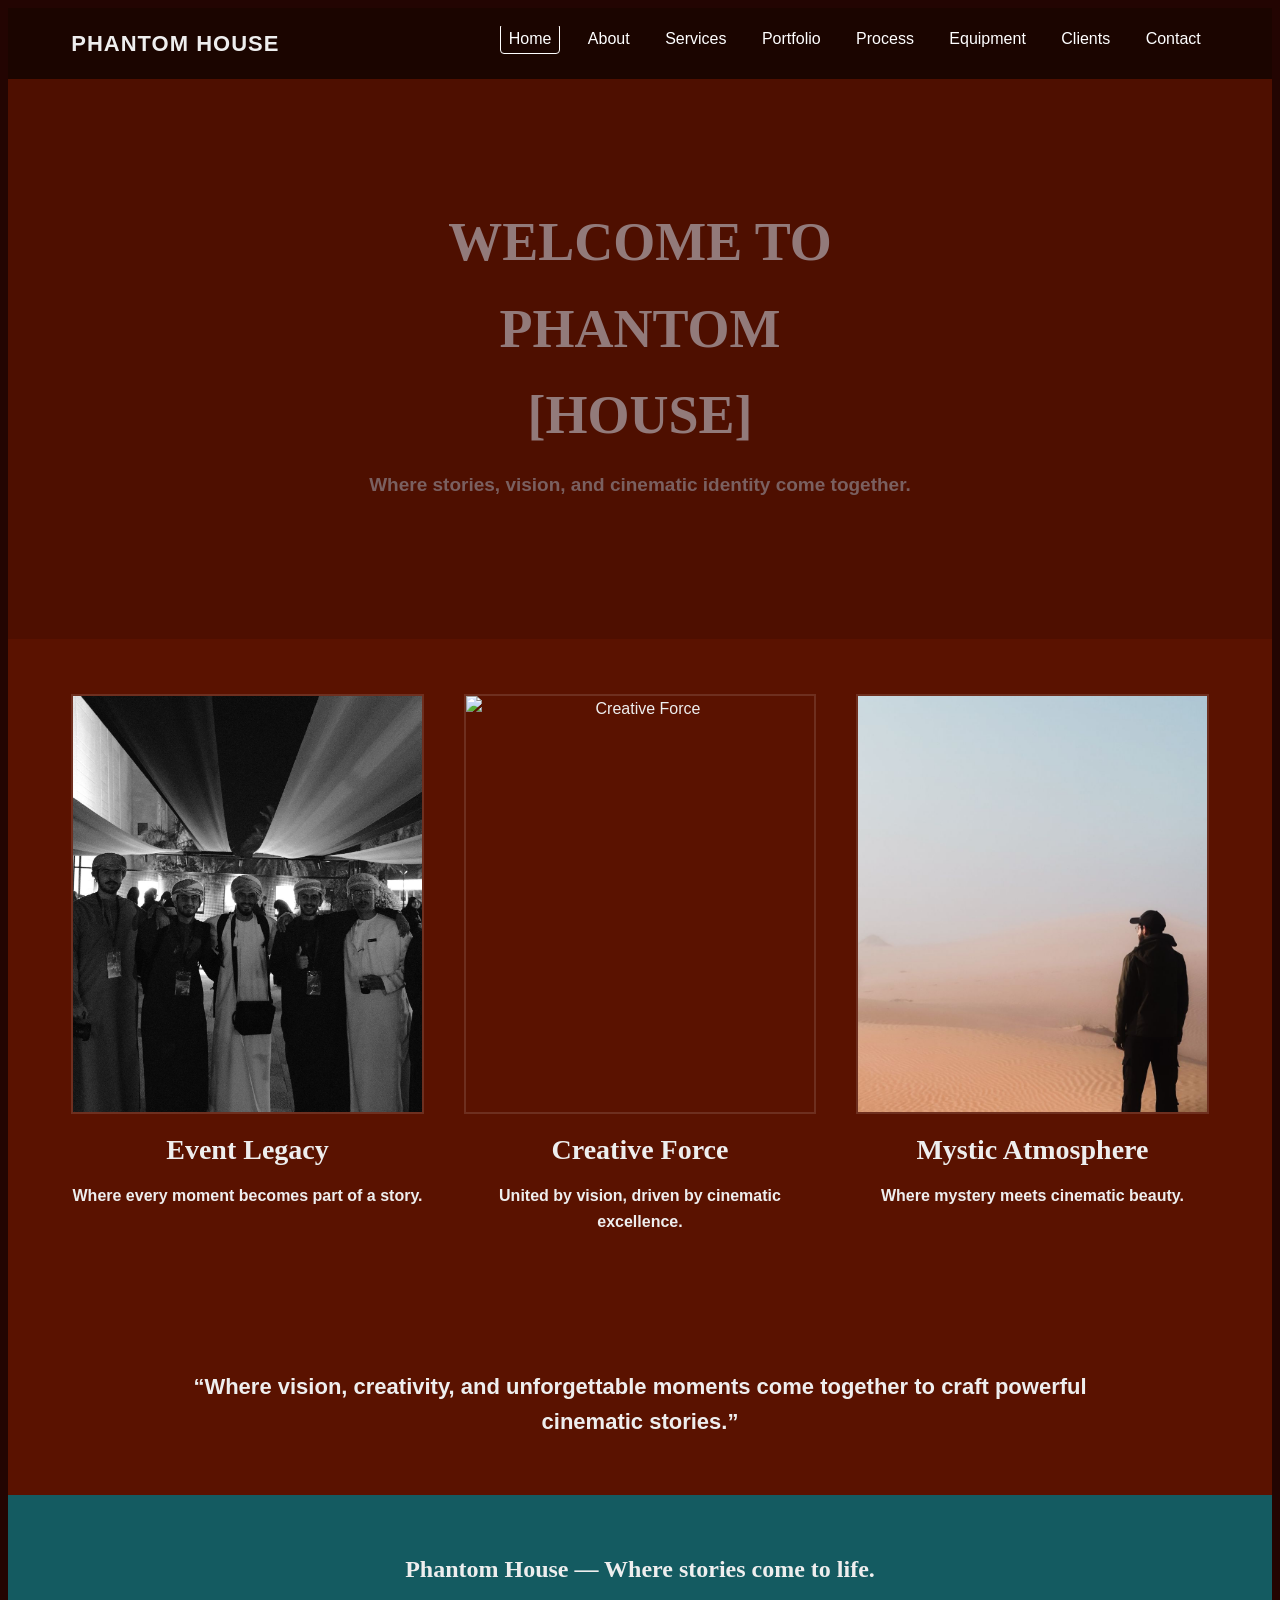
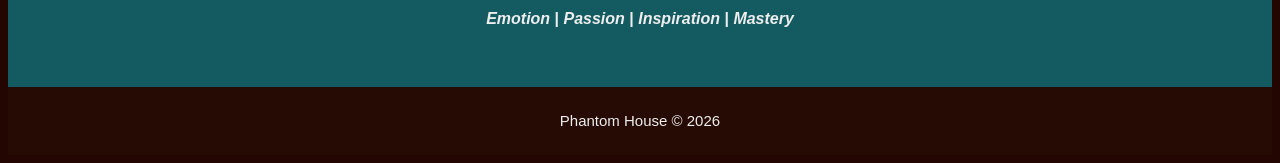
==== index.html @ a9347c11 "fixing image path in index.html" ====
<!DOCTYPE html>
<html lang="en">
<head>
    <meta charset="UTF-8" />
    <meta name="description" content="Phantom House cinematic production website" />
    <meta name="keywords" content="Phantom House, film, production, portfolio, Oman" />
    <meta name="viewport" content="width=device-width, initial-scale=1.0" />
    <title>Phantom House | Home</title>
    <link rel="stylesheet" href="style.css" />
</head>
<body>

    <div class="navbar">
        <div class="container clearfix">
            <div class="logo-box">
                <div class="logo">PHANTOM HOUSE</div>
            </div>
            <div class="nav-links">
                <ul>
                    <li><a href="index.html" class="current">Home</a></li>
                    <li><a href="about.html">About</a></li>
                    <li><a href="services.html">Services</a></li>
                    <li><a href="portfolio.html">Portfolio</a></li>
                    <li><a href="process.html">Process</a></li>
                    <li><a href="equipment.html">Equipment</a></li>
                    <li><a href="clients.html">Clients</a></li>
                    <li><a href="contact.html">Contact</a></li>
                </ul>
            </div>
        </div>
    </div>

    <div class="hero" id="home-hero" style="background-image: url('images/home-hero.jpg');">
        <h1 style="color: rgb(146, 122, 122);">WELCOME TO<br />PHANTOM<br />[HOUSE]</h1>
        <p style="color: rgb(122, 96, 96);">Where stories, vision, and cinematic identity come together.</p>
    </div>

    <div class="section-maroon">
        <div class="container clearfix">
            <div class="col-3">
                <div class="card">
                    <img src="home1.jpg" alt="Event Legacy" />
                    <h3>Event Legacy</h3>
                    <p>Where every moment becomes part of a story.</p>
                </div>
            </div>

            <div class="col-3">
                <div class="card">
                    <img src="home2.jpg" alt="Creative Force" />
                    <h3>Creative Force</h3>
                    <p>United by vision, driven by cinematic excellence.</p>
                </div>
            </div>

            <div class="col-3">
                <div class="card">
                    <img src="home3.jpg" alt="Mystic Atmosphere" />
                    <h3>Mystic Atmosphere</h3>
                    <p>Where mystery meets cinematic beauty.</p>
                </div>
            </div>
        </div>
    </div>

    <div class="section-maroon">
        <div class="container">
            <blockquote class="quote">
                “Where vision, creativity, and unforgettable moments come together to craft powerful cinematic stories.”
            </blockquote>
        </div>
    </div>

    <div class="section-teal">
        <div class="container center">
            <h2 class="sub-title">Phantom House — Where stories come to life.</h2>
            <p><em>Emotion</em> | <em>Passion</em> | <em>Inspiration</em> | <em>Mastery</em></p>
        </div>
    </div>

    <div class="footer">
        <p>Phantom House © 2026 </p>
    </div>

</body>
</html>
---- style.css ----
*{
    margin: 0;
    padding: 0;
    box-sizing: border-box;
}

body{
    font-family: Arial, Helvetica, sans-serif;
    background-color: #4e0f00;
    color: #eeeeee;
    line-height: 1.6;
}

h1, h2, h3{
    font-family: Georgia, "Times New Roman", serif;
}

p, li, td, th, label, input, textarea, select{
    font-size: 16px;
}

img{
    max-width: 100%;
    display: block;
}

a{
    color: #ffffff;
    text-decoration: none;
}

a:link{
    color: #ffffff;
}

a:visited{
    color: #f3d9d2;
}

a:hover{
    color: #ffe2b8;
    text-decoration: underline;
}

a:active{
    color: #ffd166;
}

.container{
    width: 90%;
    max-width: 1150px;
    margin: auto;
}

.logo{
    font-size: 22px;
    font-weight: bold;
    letter-spacing: 1px;
}

.navbar{
    background-color: rgba(0, 0, 0, 0.65);
    padding: 18px 0;
}

.navbar .container{
    overflow: hidden;
}

.logo-box{
    float: left;
}

.nav-links{
    float: right;
}

.nav-links ul{
    list-style-type: none;
}

.nav-links ul li{
    display: inline-block;
    margin-left: 15px;
}

.nav-links ul li a{
    padding: 6px 8px;
    border-radius: 4px;
}

.nav-links ul li a.current{
    border: 1px solid #ffffff;
}

.hero{
    min-height: 420px;
    background-repeat: no-repeat;
    background-size: cover;
    background-position: center;
    text-align: center;
    padding: 120px 20px 80px 20px;
}

.hero h1{
    font-size: 54px;
    margin-bottom: 12px;
}

.hero p{
    max-width: 900px;
    margin: auto;
    font-size: 19px;
    font-weight: bold;
}

.section-maroon{
    background-color: #5a1200;
    padding: 55px 0;
}

.section-teal{
    background-color: #145b61;
    padding: 55px 0;
}

.section-dark{
    background-color: #1f1f1f;
    padding: 55px 0;
}

.section-title{
    text-align: center;
    font-size: 42px;
    margin-bottom: 28px;
}

.sub-title{
    text-align: center;
    font-size: 24px;
    margin-bottom: 18px;
}

.center{
    text-align: center;
}

.quote{
    max-width: 950px;
    margin: auto;
    font-size: 22px;
    text-align: center;
    font-weight: bold;
}

.clearfix::after{
    content: "";
    display: block;
    clear: both;
}

.col-2{
    width: 48%;
    float: left;
    margin-right: 4%;
}

.col-2:last-child{
    margin-right: 0;
}

.col-3{
    width: 31%;
    float: left;
    margin-right: 3.5%;
}

.col-3:last-child{
    margin-right: 0;
}

.col-4{
    width: 23%;
    float: left;
    margin-right: 2.66%;
}

.col-4:last-child{
    margin-right: 0;
}

.card{
    text-align: center;
    margin-bottom: 25px;
}

.card img{
    width: 100%;
    height: 420px;      
    object-fit: cover;  
    border: 2px solid rgba(255,255,255,0.12);
}

.card h3{
    margin-top: 14px;
    margin-bottom: 10px;
    font-size: 28px;
}

.card p{
    margin-bottom: 8px;
}

.info-box{
    background-color: rgba(255,255,255,0.08);
    padding: 25px;
    border: 1px solid rgba(255,255,255,0.1);
}

#home-hero{
    min-height: 560px;
}

.accent{
    color: #ffd6b8;
}

nav ul li{
    list-style: none;
}


input[type="text"],
input[type="email"],
input[type="date"],
select,
textarea{
    width: 100%;
    padding: 11px;
    margin-top: 6px;
    margin-bottom: 14px;
    border: 1px solid #cfcfcf;
    border-radius: 4px;
}

input[type="submit"],
input[type="reset"]{
    padding: 10px 20px;
    border: 1px solid #ffffff;
    background-color: #5a1200;
    color: #ffffff;
    cursor: pointer;
    margin-right: 10px;
}

input[type="submit"]:hover,
input[type="reset"]:hover{
    background-color: #7a1b05;
}

form{
    background-color: #f4f4f4;
    color: #222222;
    padding: 25px;
    border-radius: 8px;
}

fieldset{
    border: 1px solid #999999;
    padding: 18px;
    margin-bottom: 16px;
}

legend{
    font-weight: bold;
    padding: 0 8px;
}

table{
    width: 100%;
    border-collapse: separate;
    border-spacing: 6px;
    margin-top: 20px;
}

table th,
table td{
    border: 1px solid rgba(255,255,255,0.28);
    padding: 12px;
    text-align: center;
}

table th{
    background-color: rgba(0,0,0,0.15);
}

.table-light th,
.table-light td{
    border: 1px solid #999999;
    color: #222222;
}

.table-light{
    background-color: #f4f4f4;
    color: #222222;
    padding: 15px;
    border-radius: 8px;
}

ul.service-list{
    margin-left: 24px;
    margin-top: 15px;
}

ul.service-list li{
    margin-bottom: 6px;
}

.footer{
    background-color: #260b04;
    text-align: center;
    padding: 22px 10px;
}

.footer p{
    font-size: 15px;
}


@media screen and (max-width: 900px){
    .logo-box,
    .nav-links{
        float: none;
        text-align: center;
    }

    .nav-links{
        margin-top: 15px;
    }

    .nav-links ul li{
        display: inline-block;
        margin: 6px;
    }

    .col-2,
    .col-3,
    .col-4{
        width: 100%;
        float: none;
        margin-right: 0;
        margin-bottom: 20px;
    }

    .hero h1{
        font-size: 36px;
    }
}

body{
    border: 8px solid rgba(26, 3, 3, 0.815);
}

.col-2.center img{
    width: 100%;
    max-width: 420px;
    height: 500px;
    object-fit: cover;
    margin: auto;
}


.col-2 img{
    width: 100%;
    height: 420px;
    object-fit: cover;
}


.section-maroon p{
    font-weight: 600;
}

.col-2 p, .center p{
    text-align: center;
    margin-top: 10px;
    font-weight: bold;
}
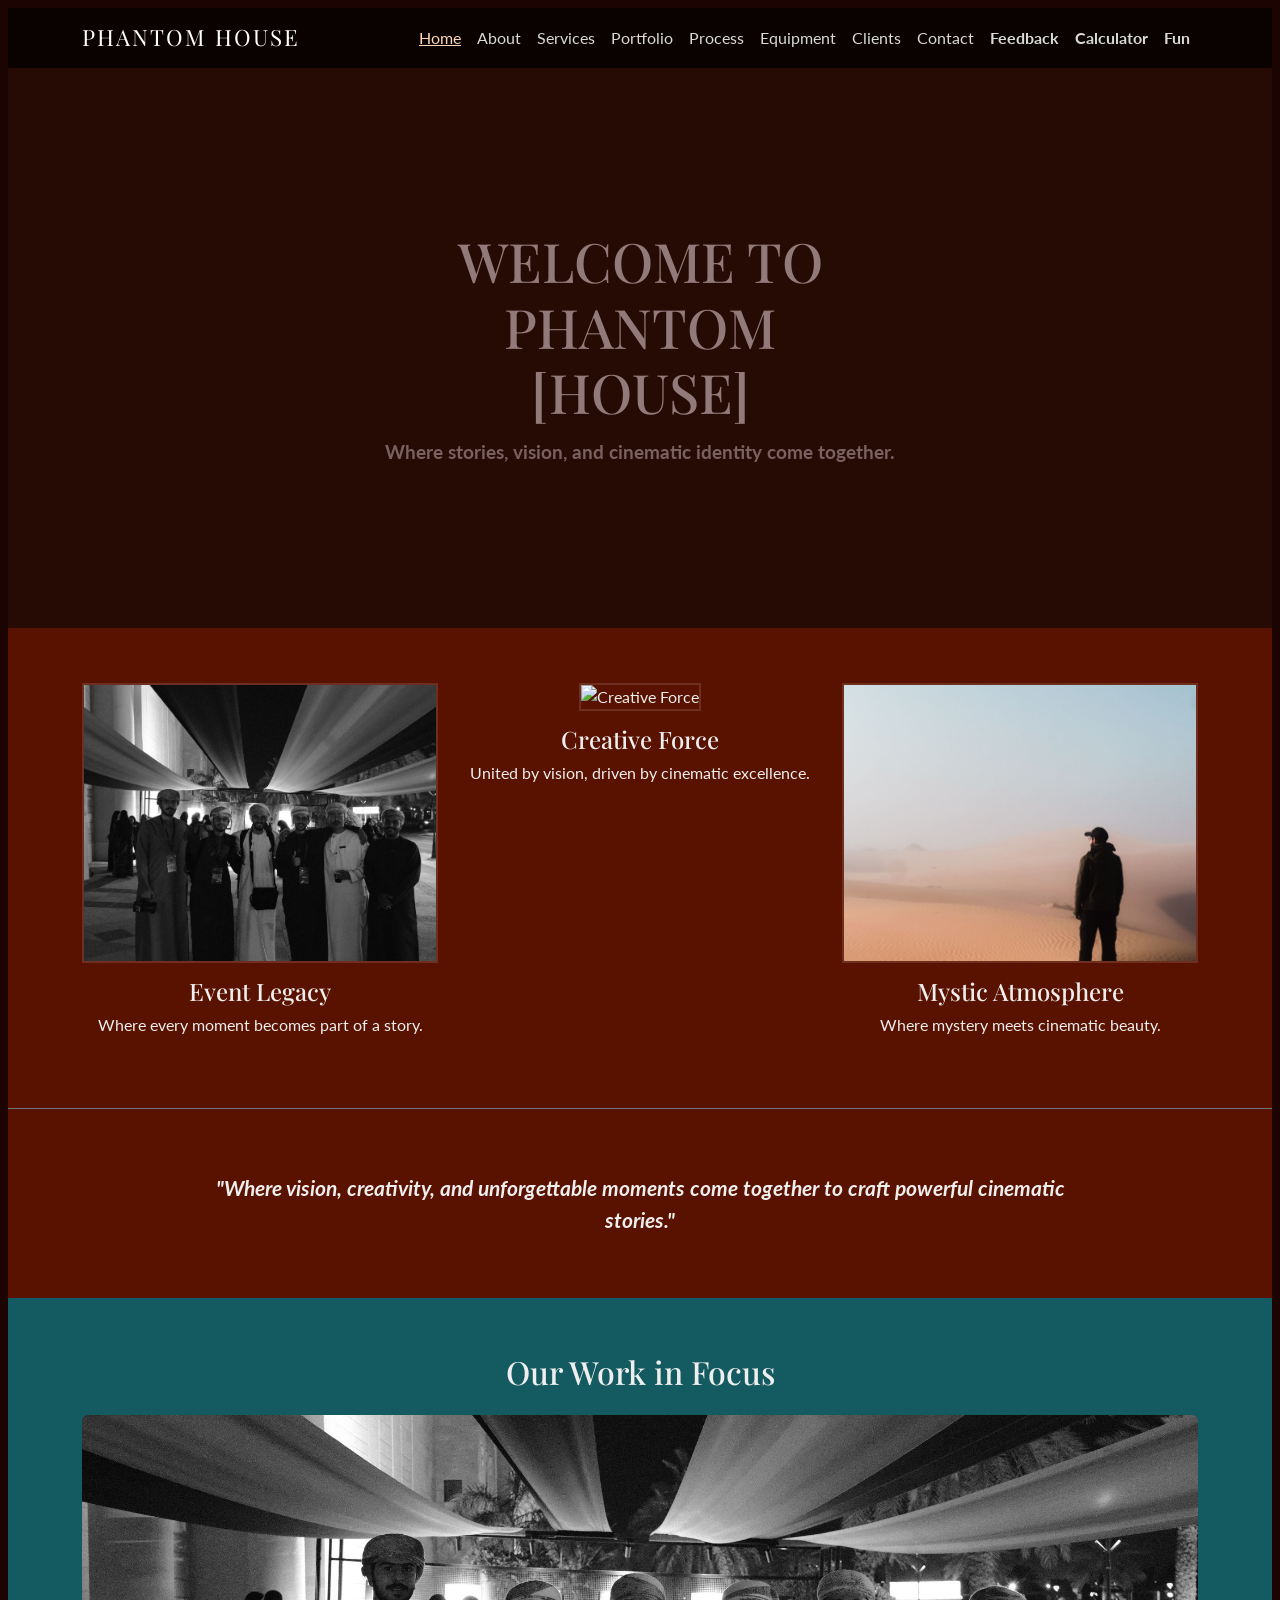
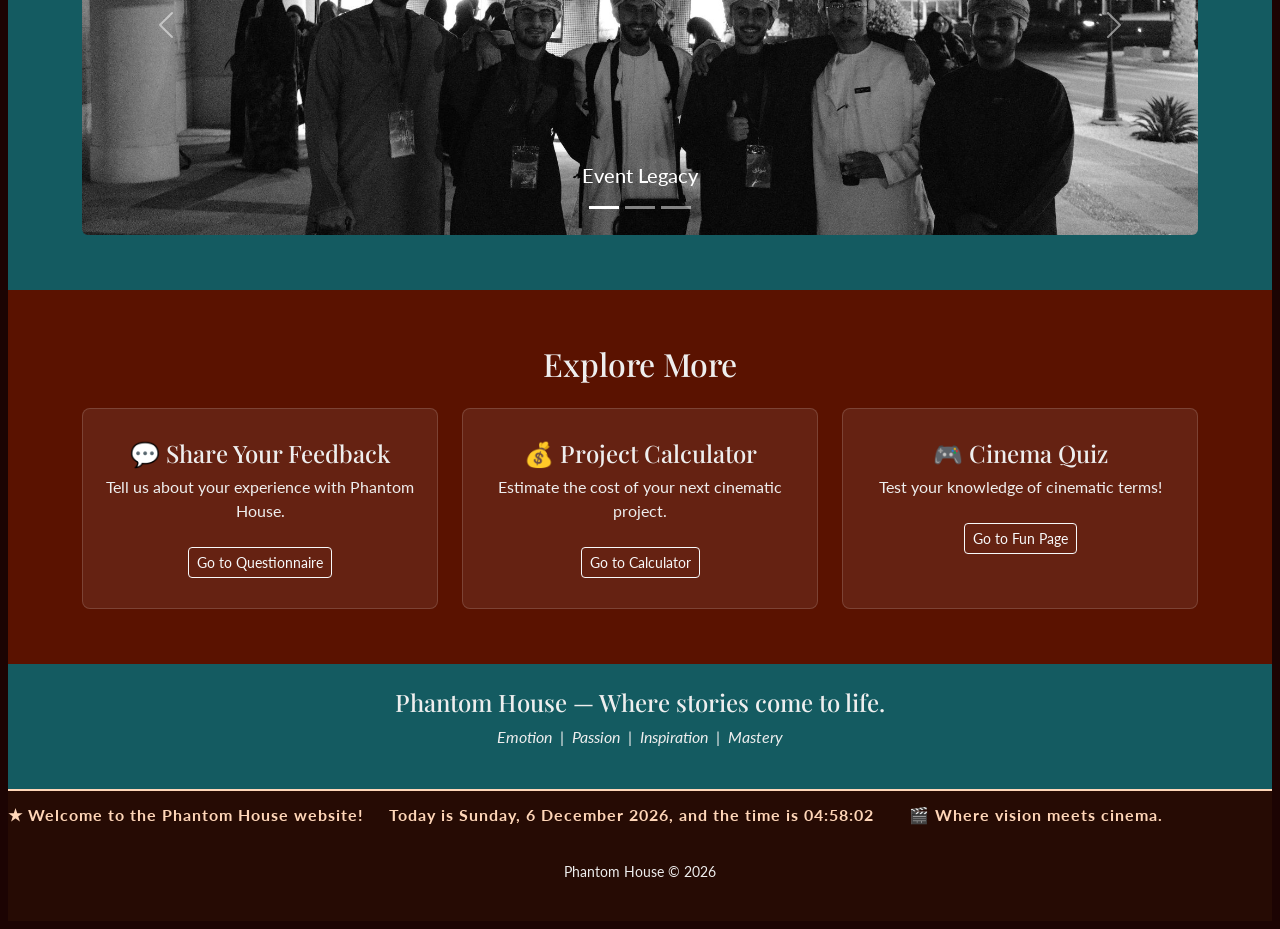
==== commit 98923d31: "Update index.html" ====
--- a/index.html
+++ b/index.html
@@ -6,81 +6,175 @@
     <meta name="keywords" content="Phantom House, film, production, portfolio, Oman" />
     <meta name="viewport" content="width=device-width, initial-scale=1.0" />
     <title>Phantom House | Home</title>
-    <link rel="stylesheet" href="style.css" />
+    <link href="https://cdn.jsdelivr.net/npm/bootstrap@5.3.8/dist/css/bootstrap.min.css" rel="stylesheet" />
+    <link href="https://fonts.googleapis.com/css2?family=Playfair+Display:wght@700;900&family=Lato:wght@300;400;700&display=swap" rel="stylesheet" />
+    <style>
+        :root { --maroon-dark:#260b04; --maroon:#5a1200; --teal:#145b61; --gold:#ffd6b8; }
+        body { font-family:'Lato',Arial,sans-serif; background-color:var(--maroon-dark); color:#eee; border:8px solid rgba(26,3,3,0.815); }
+        h1,h2,h3,h4 { font-family:'Playfair Display',Georgia,serif; }
+        .navbar { background-color:rgba(0,0,0,0.75)!important; }
+        .navbar-brand { font-family:'Playfair Display',serif; font-size:1.4rem; letter-spacing:2px; color:#fff!important; }
+        .nav-link { color:rgba(255,255,255,0.85)!important; }
+        .nav-link:hover,.nav-link.active { color:var(--gold)!important; text-decoration:underline; }
+        .hero { min-height:560px; background-image:url('home-hero.jpg'); background-size:cover; background-position:center; display:flex; align-items:center; justify-content:center; text-align:center; padding:80px 20px; }
+        .hero h1 { font-size:3.4rem; color:rgb(146,122,122); margin-bottom:14px; }
+        .hero p  { font-size:1.2rem; font-weight:700; color:rgb(122,96,96); max-width:700px; margin:auto; }
+        .section-maroon { background-color:var(--maroon); padding:55px 0; }
+        .section-teal   { background-color:var(--teal); padding:55px 0; }
+        .ph-card { text-align:center; }
+        .ph-card img { width:100%; height:280px; object-fit:cover; border:2px solid rgba(255,255,255,0.12); }
+        .ph-card h3  { margin-top:14px; font-size:1.5rem; }
+        .quote { font-size:1.3rem; font-weight:700; font-style:italic; max-width:900px; margin:auto; text-align:center; }
+        #photoGallery .carousel-item img { width:100%; height:420px; object-fit:cover; }
+        .scroll-banner { background-color:var(--maroon-dark); color:var(--gold); padding:12px 0; overflow:hidden; border-top:2px solid var(--gold); }
+        .scroll-banner-inner { display:inline-block; white-space:nowrap; animation:scrollLeft 30s linear infinite; font-size:1rem; font-weight:700; letter-spacing:1px; }
+        @keyframes scrollLeft { from{transform:translateX(100vw)} to{transform:translateX(-100%)} }
+        .quick-card { background-color:rgba(255,255,255,0.07); border:1px solid rgba(255,255,255,0.15); border-radius:8px; padding:30px 20px; text-align:center; transition:background 0.3s; height:100%; }
+        .quick-card:hover { background-color:rgba(255,255,255,0.14); }
+        .footer { background-color:var(--maroon-dark); text-align:center; padding:22px 10px; font-size:0.9rem; }
+    </style>
 </head>
 <body>
 
-    <div class="navbar">
-        <div class="container clearfix">
-            <div class="logo-box">
-                <div class="logo">PHANTOM HOUSE</div>
-            </div>
-            <div class="nav-links">
-                <ul>
-                    <li><a href="index.html" class="current">Home</a></li>
-                    <li><a href="about.html">About</a></li>
-                    <li><a href="services.html">Services</a></li>
-                    <li><a href="portfolio.html">Portfolio</a></li>
-                    <li><a href="process.html">Process</a></li>
-                    <li><a href="equipment.html">Equipment</a></li>
-                    <li><a href="clients.html">Clients</a></li>
-                    <li><a href="contact.html">Contact</a></li>
-                </ul>
-            </div>
+
+<nav class="navbar navbar-expand-lg navbar-dark sticky-top">
+    <div class="container">
+        <a class="navbar-brand" href="index.html">PHANTOM HOUSE</a>
+        <button class="navbar-toggler" type="button" data-bs-toggle="collapse" data-bs-target="#mainNav">
+            <span class="navbar-toggler-icon"></span>
+        </button>
+        <div class="collapse navbar-collapse" id="mainNav">
+            <ul class="navbar-nav ms-auto">
+                <li class="nav-item"><a class="nav-link active" href="index.html">Home</a></li>
+                <li class="nav-item"><a class="nav-link" href="about.html">About</a></li>
+                <li class="nav-item"><a class="nav-link" href="services.html">Services</a></li>
+                <li class="nav-item"><a class="nav-link" href="portfolio.html">Portfolio</a></li>
+                <li class="nav-item"><a class="nav-link" href="process.html">Process</a></li>
+                <li class="nav-item"><a class="nav-link" href="equipment.html">Equipment</a></li>
+                <li class="nav-item"><a class="nav-link" href="clients.html">Clients</a></li>
+                <li class="nav-item"><a class="nav-link" href="contact.html">Contact</a></li>
+                <li class="nav-item"><a class="nav-link fw-bold text-warning" href="questionnaire.html">Feedback</a></li>
+                <li class="nav-item"><a class="nav-link fw-bold text-warning" href="calculator.html">Calculator</a></li>
+                <li class="nav-item"><a class="nav-link fw-bold text-warning" href="funpage.html">Fun</a></li>
+            </ul>
         </div>
     </div>
+</nav>
 
-    <div class="hero" id="home-hero" style="background-image: url('images/home-hero.jpg');">
-        <h1 style="color: rgb(146, 122, 122);">WELCOME TO<br />PHANTOM<br />[HOUSE]</h1>
-        <p style="color: rgb(122, 96, 96);">Where stories, vision, and cinematic identity come together.</p>
+
+<div class="hero">
+    <div>
+        <h1>WELCOME TO<br/>PHANTOM<br/>[HOUSE]</h1>
+        <p>Where stories, vision, and cinematic identity come together.</p>
     </div>
+</div>
 
-    <div class="section-maroon">
-        <div class="container clearfix">
-            <div class="col-3">
-                <div class="card">
-                    <img src="home1.jpg" alt="Event Legacy" />
-                    <h3>Event Legacy</h3>
-                    <p>Where every moment becomes part of a story.</p>
+
+<section class="section-maroon">
+    <div class="container">
+        <div class="row g-4">
+            <div class="col-12 col-md-4"><div class="ph-card"><img src="home1.jpg" alt="Event Legacy"/><h3>Event Legacy</h3><p>Where every moment becomes part of a story.</p></div></div>
+            <div class="col-12 col-md-4"><div class="ph-card"><img src="home2.jpg" alt="Creative Force"/><h3>Creative Force</h3><p>United by vision, driven by cinematic excellence.</p></div></div>
+            <div class="col-12 col-md-4"><div class="ph-card"><img src="home3.jpg" alt="Mystic Atmosphere"/><h3>Mystic Atmosphere</h3><p>Where mystery meets cinematic beauty.</p></div></div>
+        </div>
+    </div>
+</section>
+
+
+<section class="section-maroon border-top border-secondary">
+    <div class="container py-2">
+        <blockquote class="quote">"Where vision, creativity, and unforgettable moments come together to craft powerful cinematic stories."</blockquote>
+    </div>
+</section>
+
+
+<section class="section-teal">
+    <div class="container">
+        <h2 class="text-center mb-4">Our Work in Focus</h2>
+        <div id="photoGallery" class="carousel slide" data-bs-ride="carousel" data-bs-interval="3000">
+            <div class="carousel-indicators">
+                <button type="button" data-bs-target="#photoGallery" data-bs-slide-to="0" class="active"></button>
+                <button type="button" data-bs-target="#photoGallery" data-bs-slide-to="1"></button>
+                <button type="button" data-bs-target="#photoGallery" data-bs-slide-to="2"></button>
+            </div>
+            <div class="carousel-inner rounded">
+                <div class="carousel-item active">
+                    <img src="home1.jpg" class="d-block w-100" alt="Event Legacy"/>
+                    <div class="carousel-caption d-none d-md-block"><h5>Event Legacy</h5></div>
+                </div>
+                <div class="carousel-item">
+                    <img src="home2.jpg" class="d-block w-100" alt="Creative Force"/>
+                    <div class="carousel-caption d-none d-md-block"><h5>Creative Force</h5></div>
+                </div>
+                <div class="carousel-item">
+                    <img src="home3.jpg" class="d-block w-100" alt="Mystic Atmosphere"/>
+                    <div class="carousel-caption d-none d-md-block"><h5>Mystic Atmosphere</h5></div>
                 </div>
             </div>
-
-            <div class="col-3">
-                <div class="card">
-                    <img src="home2.jpg" alt="Creative Force" />
-                    <h3>Creative Force</h3>
-                    <p>United by vision, driven by cinematic excellence.</p>
-                </div>
-            </div>
-
-            <div class="col-3">
-                <div class="card">
-                    <img src="home3.jpg" alt="Mystic Atmosphere" />
-                    <h3>Mystic Atmosphere</h3>
-                    <p>Where mystery meets cinematic beauty.</p>
-                </div>
-            </div>
+            <button class="carousel-control-prev" type="button" data-bs-target="#photoGallery" data-bs-slide="prev"><span class="carousel-control-prev-icon"></span></button>
+            <button class="carousel-control-next" type="button" data-bs-target="#photoGallery" data-bs-slide="next"><span class="carousel-control-next-icon"></span></button>
         </div>
     </div>
+</section>
 
-    <div class="section-maroon">
-        <div class="container">
-            <blockquote class="quote">
-                “Where vision, creativity, and unforgettable moments come together to craft powerful cinematic stories.”
-            </blockquote>
+
+<section class="section-maroon">
+    <div class="container">
+        <h2 class="text-center mb-4">Explore More</h2>
+        <div class="row g-4">
+            <div class="col-12 col-md-4"><div class="quick-card"><h4>&#128172; Share Your Feedback</h4><p>Tell us about your experience with Phantom House.</p><a href="questionnaire.html" class="btn btn-outline-light btn-sm mt-2">Go to Questionnaire</a></div></div>
+            <div class="col-12 col-md-4"><div class="quick-card"><h4>&#128176; Project Calculator</h4><p>Estimate the cost of your next cinematic project.</p><a href="calculator.html" class="btn btn-outline-light btn-sm mt-2">Go to Calculator</a></div></div>
+            <div class="col-12 col-md-4"><div class="quick-card"><h4>&#127918; Cinema Quiz</h4><p>Test your knowledge of cinematic terms!</p><a href="funpage.html" class="btn btn-outline-light btn-sm mt-2">Go to Fun Page</a></div></div>
         </div>
     </div>
+</section>
 
-    <div class="section-teal">
-        <div class="container center">
-            <h2 class="sub-title">Phantom House — Where stories come to life.</h2>
-            <p><em>Emotion</em> | <em>Passion</em> | <em>Inspiration</em> | <em>Mastery</em></p>
-        </div>
+
+<section class="section-teal text-center py-4">
+    <div class="container">
+        <h2 class="fs-4">Phantom House — Where stories come to life.</h2>
+        <p class="mt-2"><em>Emotion</em> &nbsp;|&nbsp; <em>Passion</em> &nbsp;|&nbsp; <em>Inspiration</em> &nbsp;|&nbsp; <em>Mastery</em></p>
     </div>
+</section>
 
-    <div class="footer">
-        <p>Phantom House © 2026 </p>
-    </div>
+<div class="scroll-banner">
+    <span class="scroll-banner-inner" id="bannerText">Welcome to the Phantom House website!</span>
+</div>
 
+<footer class="footer"><p>Phantom House &copy; 2026</p></footer>
+
+<script src="https://cdn.jsdelivr.net/npm/bootstrap@5.3.8/dist/js/bootstrap.bundle.min.js"></script>
+<script>
+    /* 
+       This script updates the scrolling banner with the current
+       date and time. It keeps changing every second so the banner
+       always shows the latest time.
+   */
+    function updateBanner() {
+        var now    = new Date();
+        var days   = ["Sunday","Monday","Tuesday","Wednesday","Thursday","Friday","Saturday"];
+        var months = ["January","February","March","April","May","June","July","August","September","October","November","December"];
+
+        /* Here I make the date look like:
+           Wednesday, 9 April 2026 */
+        var dateStr = days[now.getDay()] + ", " + now.getDate() + " " + months[now.getMonth()] + " " + now.getFullYear();
+
+        /* Here I make the time show in hours, minutes, and seconds */
+        var hh = String(now.getHours()).padStart(2,"0");
+        var mm = String(now.getMinutes()).padStart(2,"0");
+        var ss = String(now.getSeconds()).padStart(2,"0");
+        var timeStr = hh + ":" + mm + ":" + ss;
+
+        /* This puts the welcome message, date, and time into the banner */
+        document.getElementById("bannerText").innerHTML =
+            "&#9733; Welcome to the Phantom House website! &nbsp;&nbsp;&nbsp; Today is " +
+            dateStr + ", and the time is " + timeStr +
+            " &nbsp;&nbsp;&nbsp;&nbsp;&nbsp; &#127916; Where vision meets cinema. &nbsp;&nbsp;&nbsp;&nbsp;&nbsp;";
+    }
+
+    /* Run the function once at the start, then repeat it every second */
+    updateBanner();
+    setInterval(updateBanner, 1000);
+</script>
 </body>
 </html>
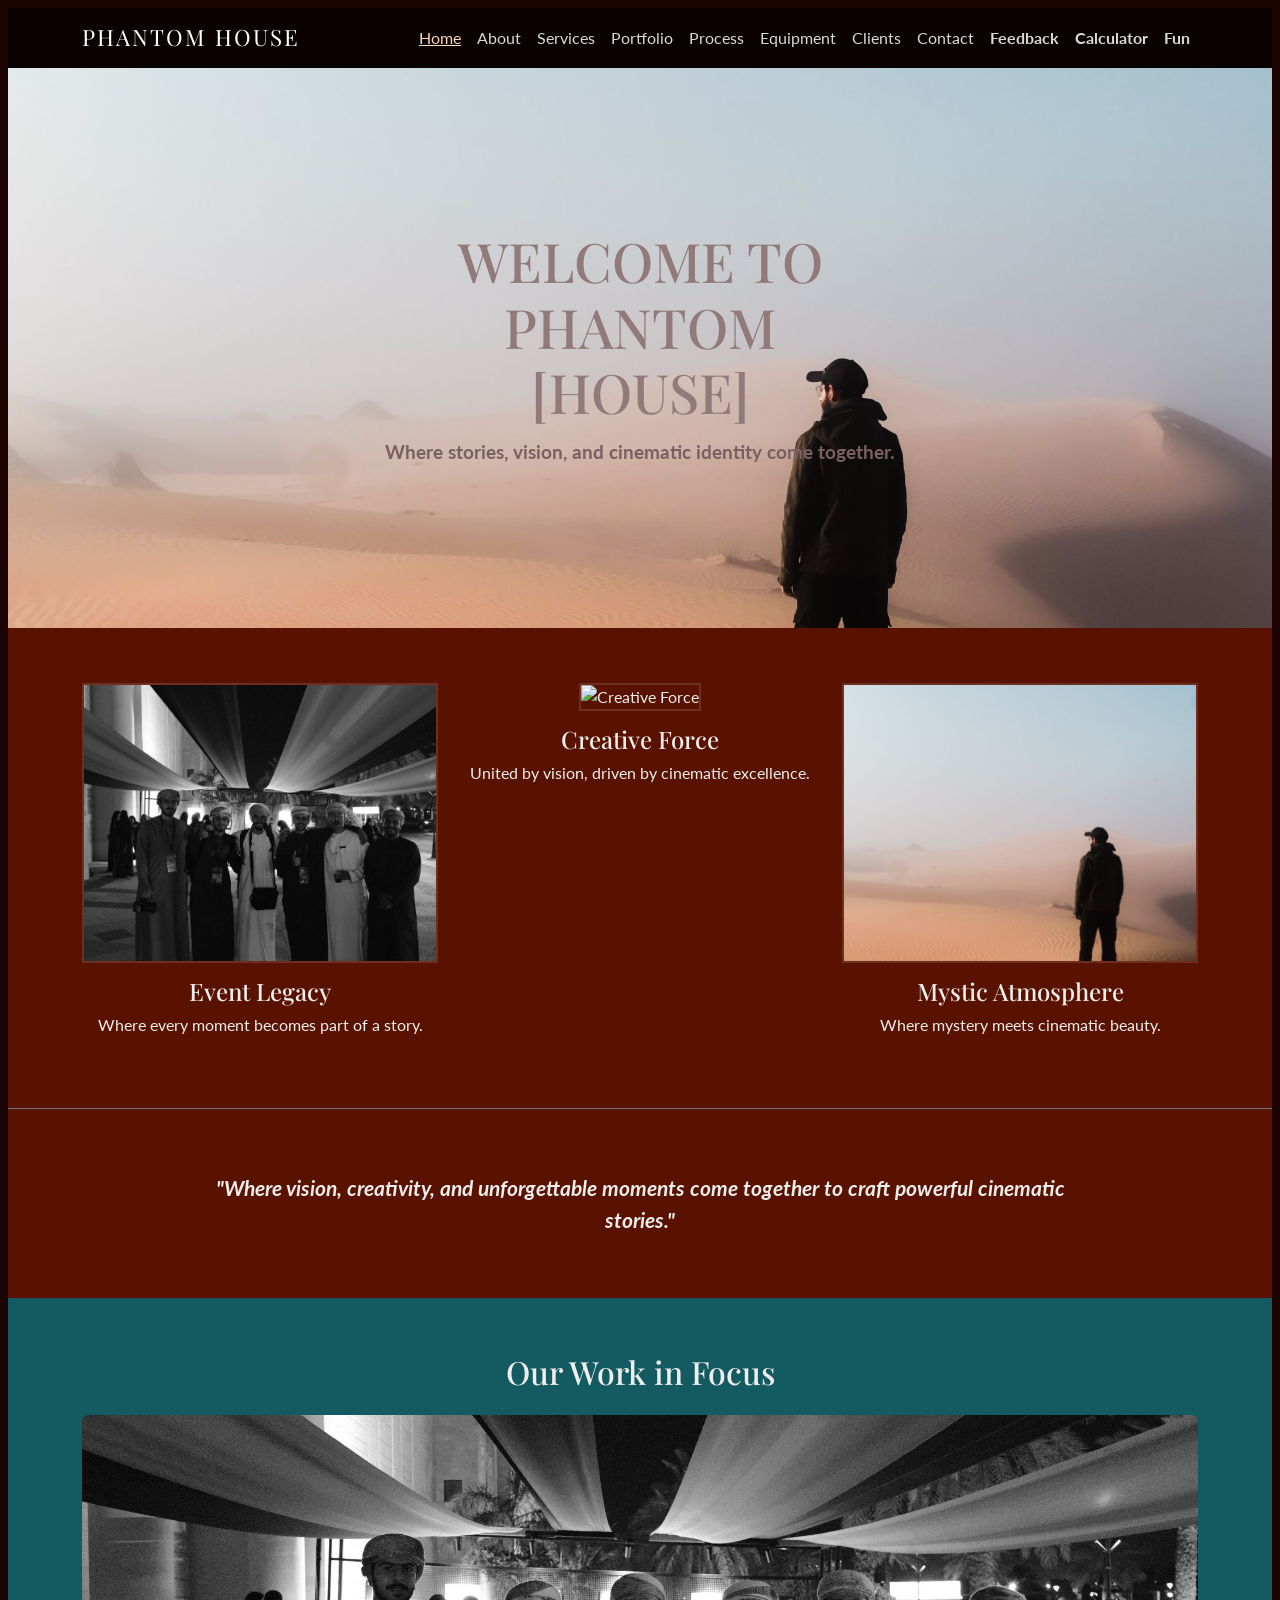
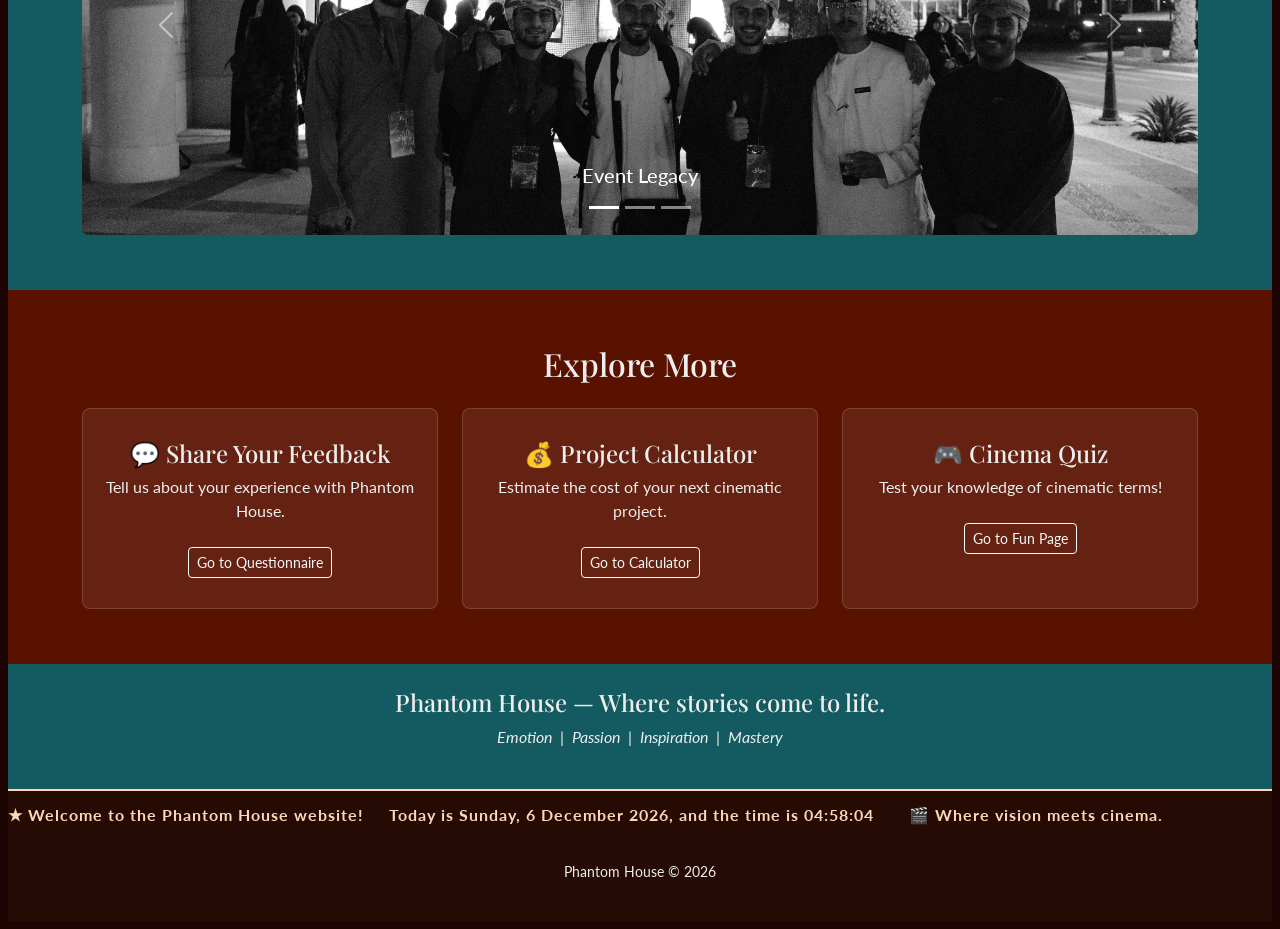
==== commit 4f596118: "Updating index.html again" ====
--- a/index.html
+++ b/index.html
@@ -16,7 +16,7 @@
         .navbar-brand { font-family:'Playfair Display',serif; font-size:1.4rem; letter-spacing:2px; color:#fff!important; }
         .nav-link { color:rgba(255,255,255,0.85)!important; }
         .nav-link:hover,.nav-link.active { color:var(--gold)!important; text-decoration:underline; }
-        .hero { min-height:560px; background-image:url('home-hero.jpg'); background-size:cover; background-position:center; display:flex; align-items:center; justify-content:center; text-align:center; padding:80px 20px; }
+        .hero { min-height:560px; background-image:url('home3.jpg'); background-size:cover; background-position:center; display:flex; align-items:center; justify-content:center; text-align:center; padding:80px 20px; }
         .hero h1 { font-size:3.4rem; color:rgb(146,122,122); margin-bottom:14px; }
         .hero p  { font-size:1.2rem; font-weight:700; color:rgb(122,96,96); max-width:700px; margin:auto; }
         .section-maroon { background-color:var(--maroon); padding:55px 0; }
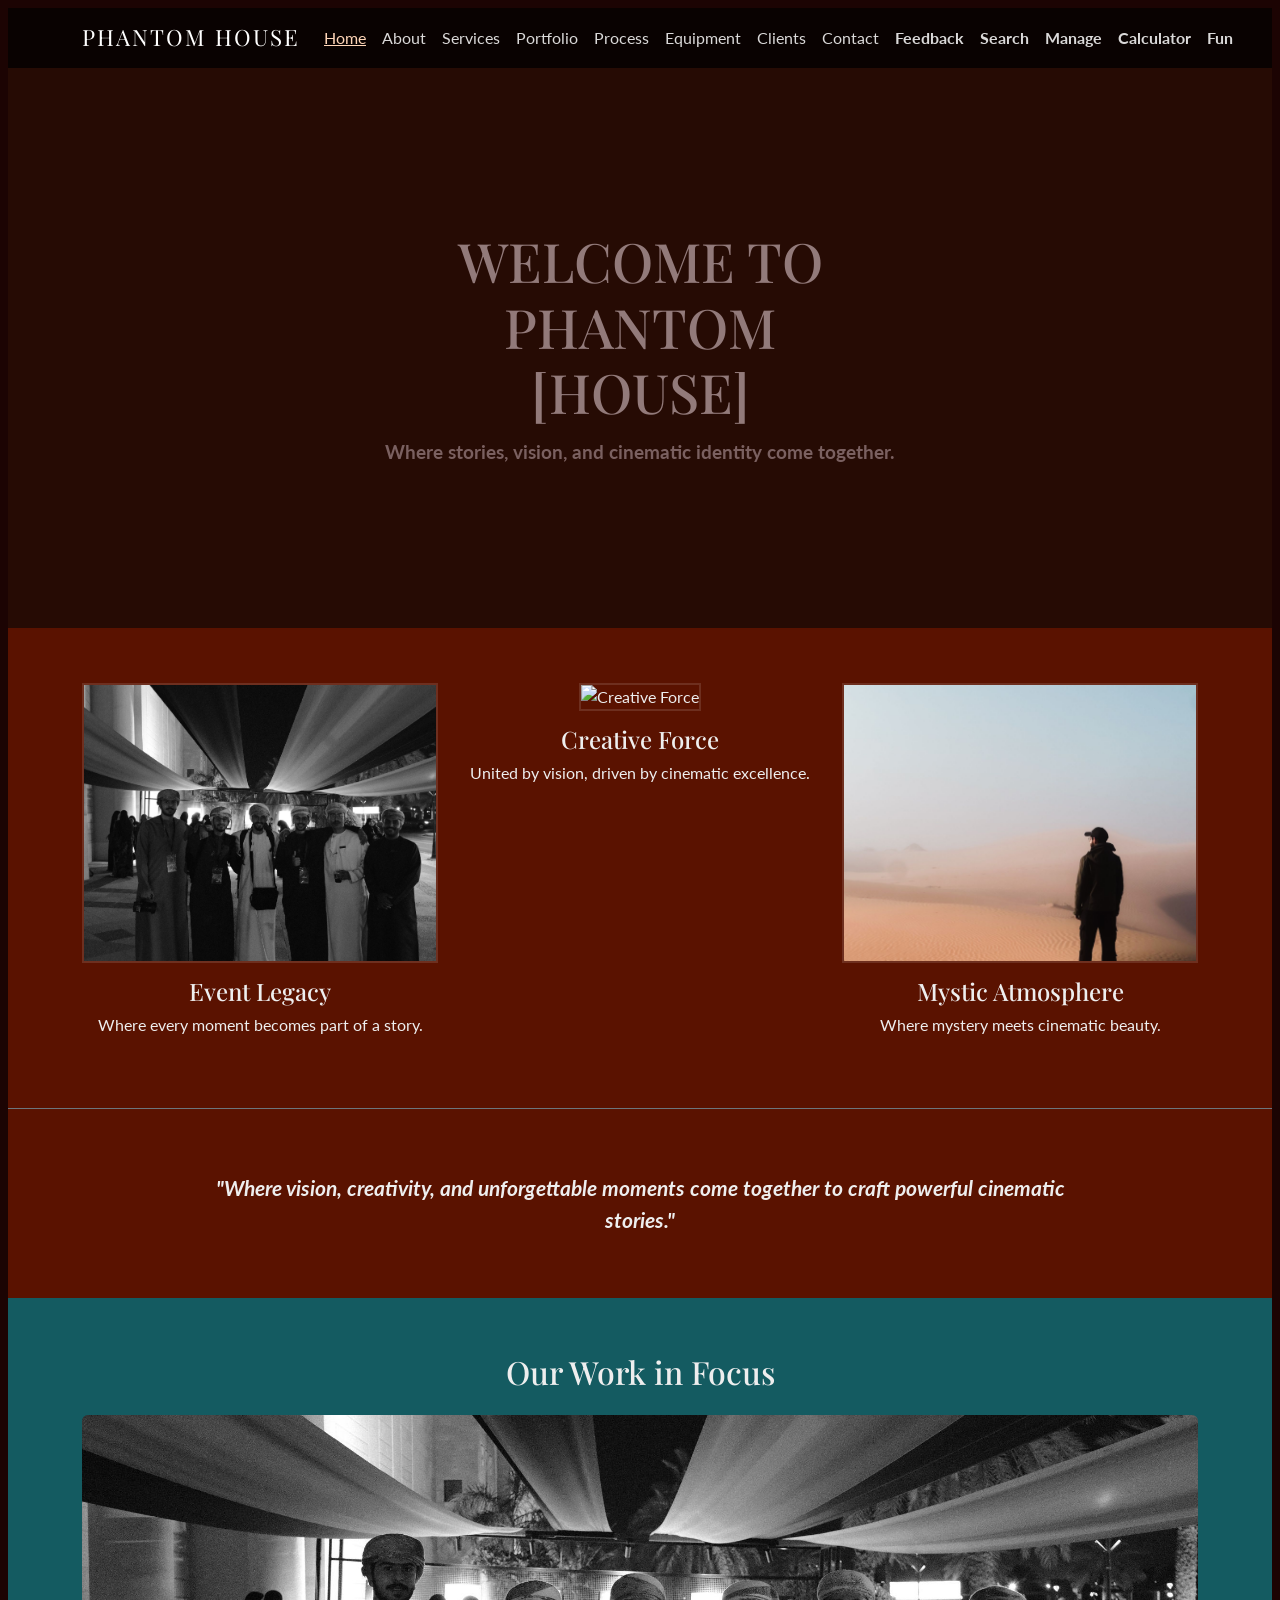
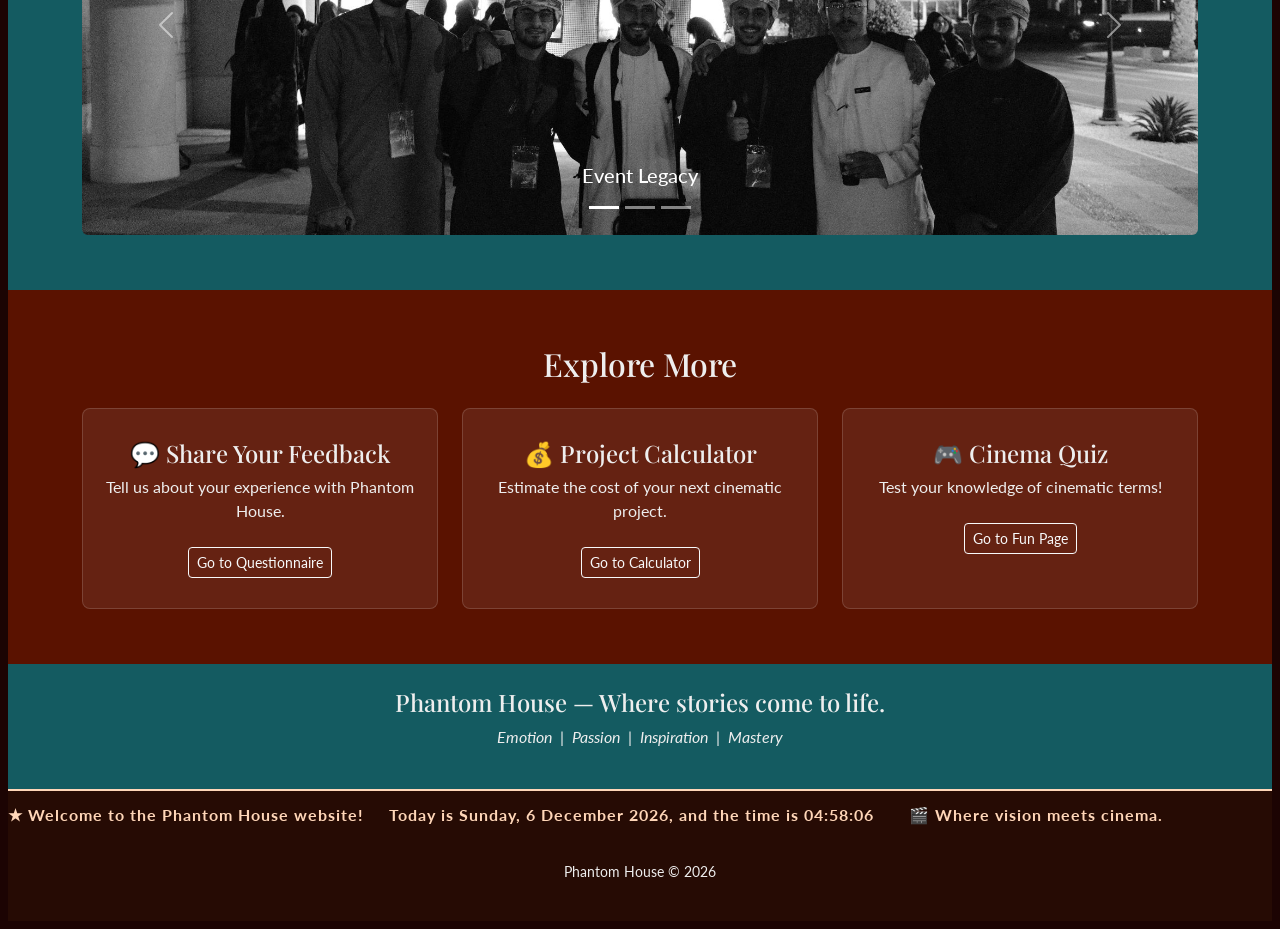
==== commit 176b8947: "Update index.html" ====
--- a/index.html
+++ b/index.html
@@ -16,7 +16,7 @@
         .navbar-brand { font-family:'Playfair Display',serif; font-size:1.4rem; letter-spacing:2px; color:#fff!important; }
         .nav-link { color:rgba(255,255,255,0.85)!important; }
         .nav-link:hover,.nav-link.active { color:var(--gold)!important; text-decoration:underline; }
-        .hero { min-height:560px; background-image:url('home3.jpg'); background-size:cover; background-position:center; display:flex; align-items:center; justify-content:center; text-align:center; padding:80px 20px; }
+        .hero { min-height:560px; background-image:url('home-hero.jpg'); background-size:cover; background-position:center; display:flex; align-items:center; justify-content:center; text-align:center; padding:80px 20px; }
         .hero h1 { font-size:3.4rem; color:rgb(146,122,122); margin-bottom:14px; }
         .hero p  { font-size:1.2rem; font-weight:700; color:rgb(122,96,96); max-width:700px; margin:auto; }
         .section-maroon { background-color:var(--maroon); padding:55px 0; }
@@ -54,6 +54,8 @@
                 <li class="nav-item"><a class="nav-link" href="clients.html">Clients</a></li>
                 <li class="nav-item"><a class="nav-link" href="contact.html">Contact</a></li>
                 <li class="nav-item"><a class="nav-link fw-bold text-warning" href="questionnaire.html">Feedback</a></li>
+                <li class="nav-item"><a class="nav-link fw-bold text-info" href="search.php">Search</a></li>
+                <li class="nav-item"><a class="nav-link fw-bold text-info" href="manage.php">Manage</a></li>
                 <li class="nav-item"><a class="nav-link fw-bold text-warning" href="calculator.html">Calculator</a></li>
                 <li class="nav-item"><a class="nav-link fw-bold text-warning" href="funpage.html">Fun</a></li>
             </ul>
@@ -137,42 +139,39 @@
     </div>
 </section>
 
+
 <div class="scroll-banner">
     <span class="scroll-banner-inner" id="bannerText">Welcome to the Phantom House website!</span>
 </div>
+
 
 <footer class="footer"><p>Phantom House &copy; 2026</p></footer>
 
 <script src="https://cdn.jsdelivr.net/npm/bootstrap@5.3.8/dist/js/bootstrap.bundle.min.js"></script>
 <script>
-    /* 
-       This script updates the scrolling banner with the current
-       date and time. It keeps changing every second so the banner
-       always shows the latest time.
-   */
+    
     function updateBanner() {
         var now    = new Date();
         var days   = ["Sunday","Monday","Tuesday","Wednesday","Thursday","Friday","Saturday"];
         var months = ["January","February","March","April","May","June","July","August","September","October","November","December"];
 
-        /* Here I make the date look like:
-           Wednesday, 9 April 2026 */
+        // Build date string: e.g. "Wednesday, 9 April 2026"
         var dateStr = days[now.getDay()] + ", " + now.getDate() + " " + months[now.getMonth()] + " " + now.getFullYear();
 
-        /* Here I make the time show in hours, minutes, and seconds */
+        // Build time string: HH:MM:SS
         var hh = String(now.getHours()).padStart(2,"0");
         var mm = String(now.getMinutes()).padStart(2,"0");
         var ss = String(now.getSeconds()).padStart(2,"0");
         var timeStr = hh + ":" + mm + ":" + ss;
 
-        /* This puts the welcome message, date, and time into the banner */
+        // Set the banner text
         document.getElementById("bannerText").innerHTML =
             "&#9733; Welcome to the Phantom House website! &nbsp;&nbsp;&nbsp; Today is " +
             dateStr + ", and the time is " + timeStr +
             " &nbsp;&nbsp;&nbsp;&nbsp;&nbsp; &#127916; Where vision meets cinema. &nbsp;&nbsp;&nbsp;&nbsp;&nbsp;";
     }
 
-    /* Run the function once at the start, then repeat it every second */
+    
     updateBanner();
     setInterval(updateBanner, 1000);
 </script>
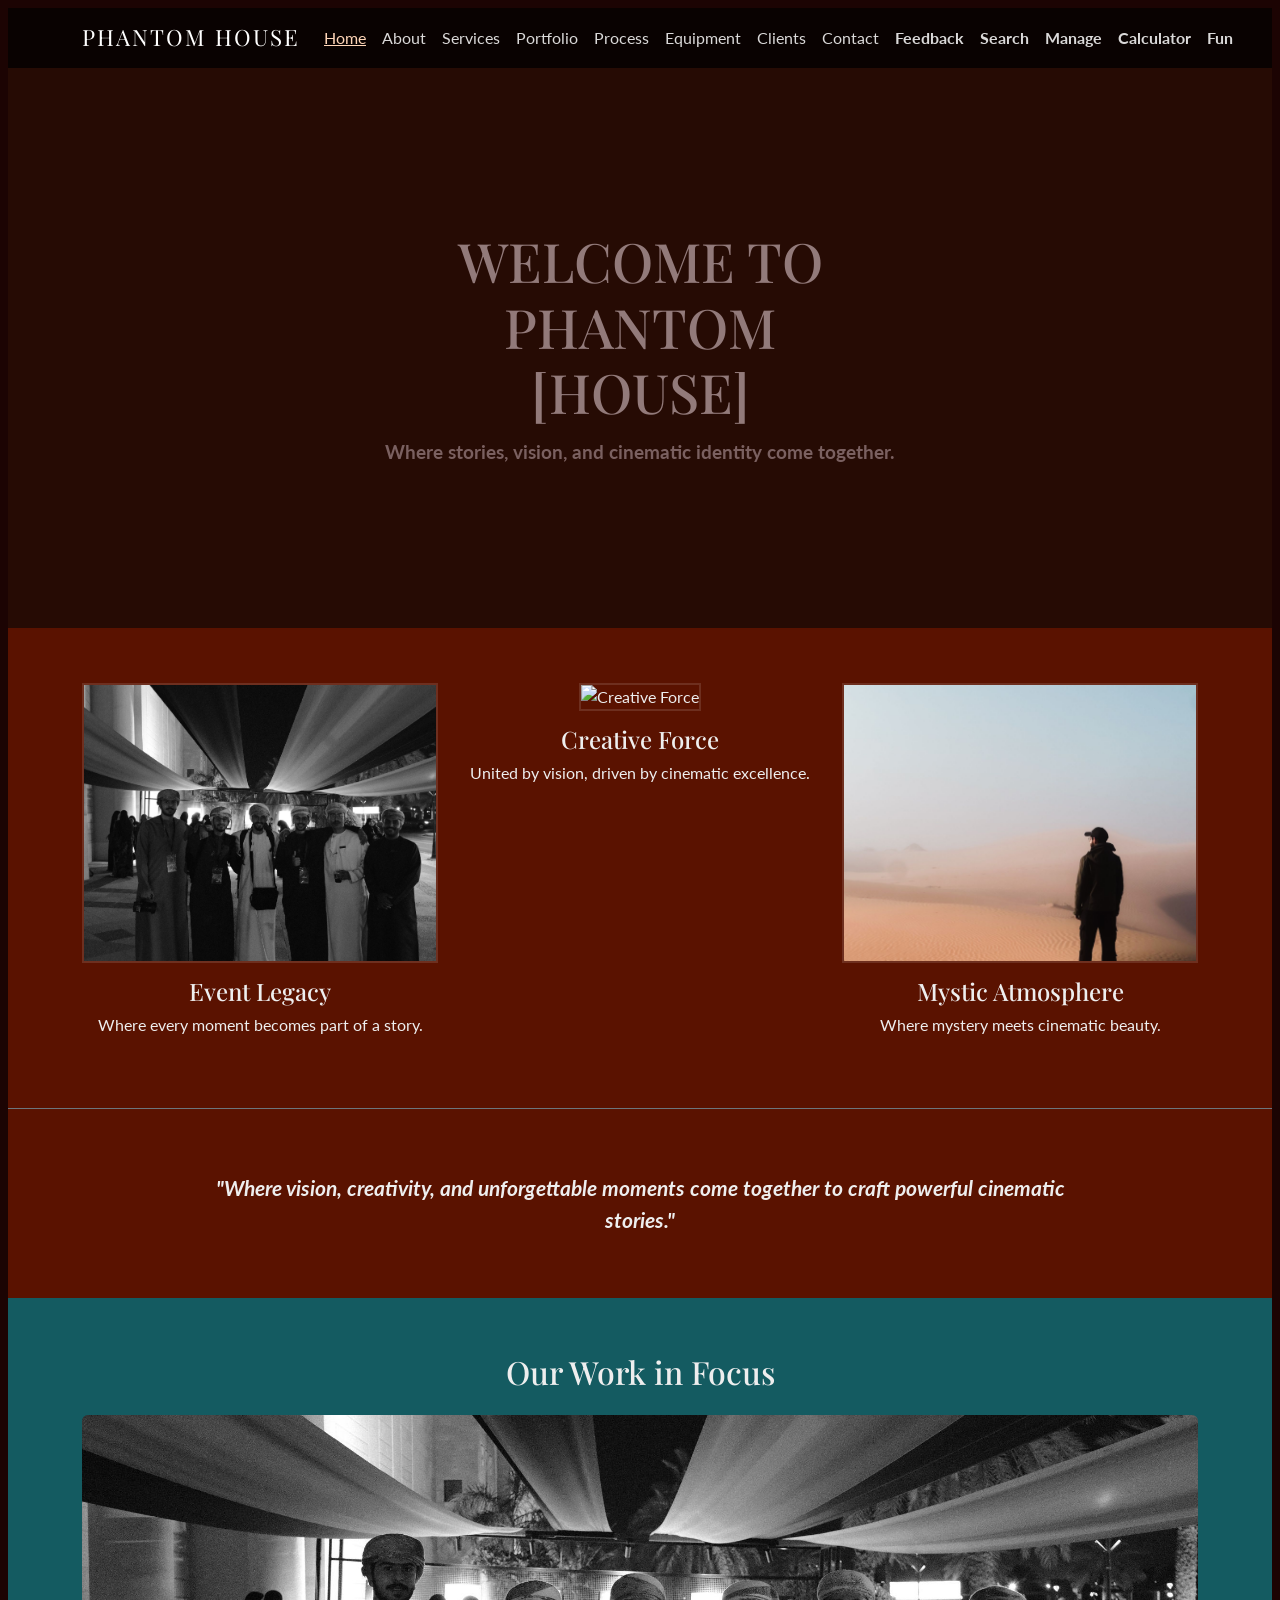
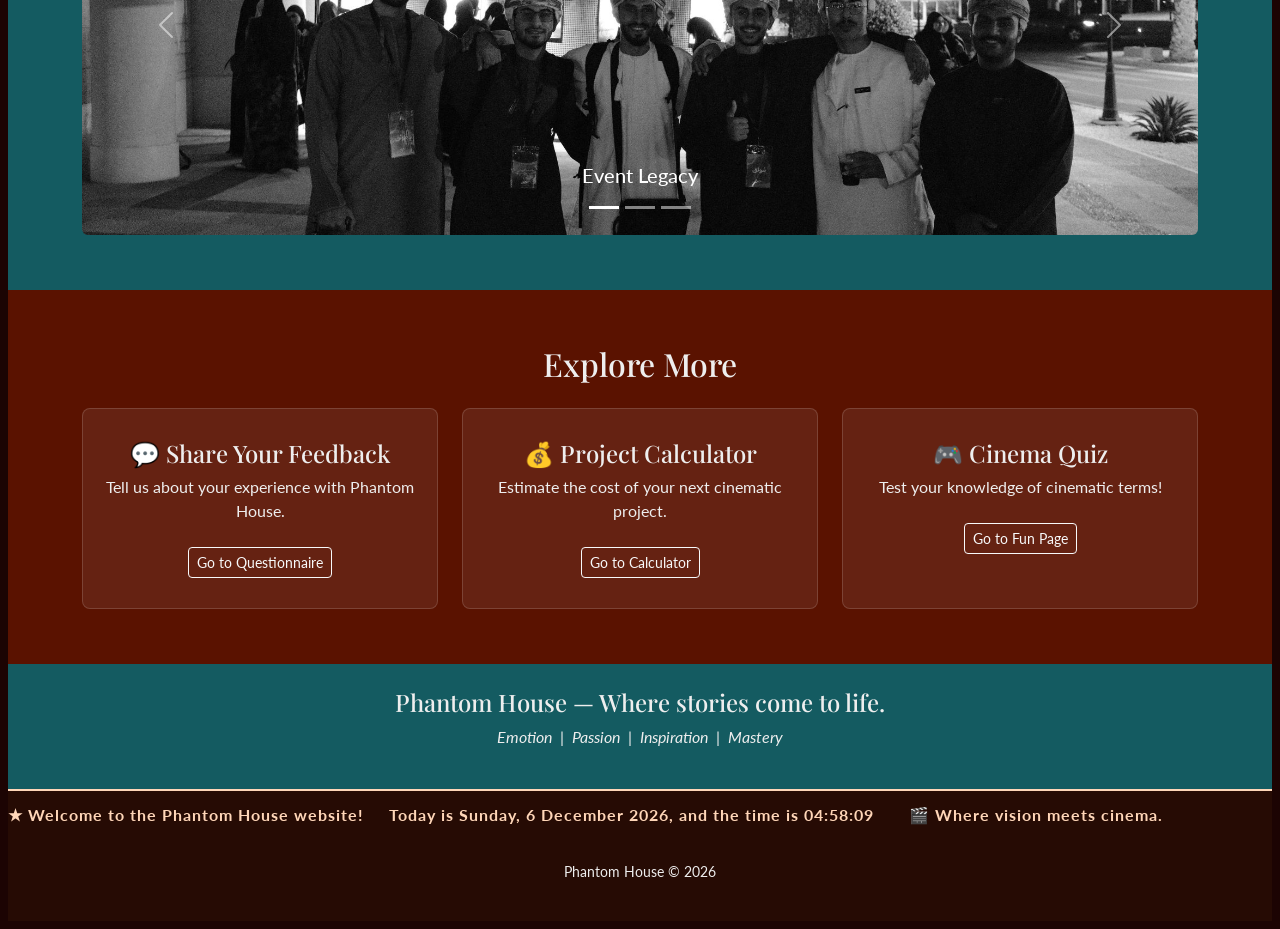
==== commit aa3bab67: "Update index.html" ====
--- a/index.html
+++ b/index.html
@@ -16,7 +16,7 @@
         .navbar-brand { font-family:'Playfair Display',serif; font-size:1.4rem; letter-spacing:2px; color:#fff!important; }
         .nav-link { color:rgba(255,255,255,0.85)!important; }
         .nav-link:hover,.nav-link.active { color:var(--gold)!important; text-decoration:underline; }
-        .hero { min-height:560px; background-image:url('home-hero.jpg'); background-size:cover; background-position:center; display:flex; align-items:center; justify-content:center; text-align:center; padding:80px 20px; }
+        .hero { min-height:560px; background-image:url('images/home-hero.jpg'); background-size:cover; background-position:center; display:flex; align-items:center; justify-content:center; text-align:center; padding:80px 20px; }
         .hero h1 { font-size:3.4rem; color:rgb(146,122,122); margin-bottom:14px; }
         .hero p  { font-size:1.2rem; font-weight:700; color:rgb(122,96,96); max-width:700px; margin:auto; }
         .section-maroon { background-color:var(--maroon); padding:55px 0; }
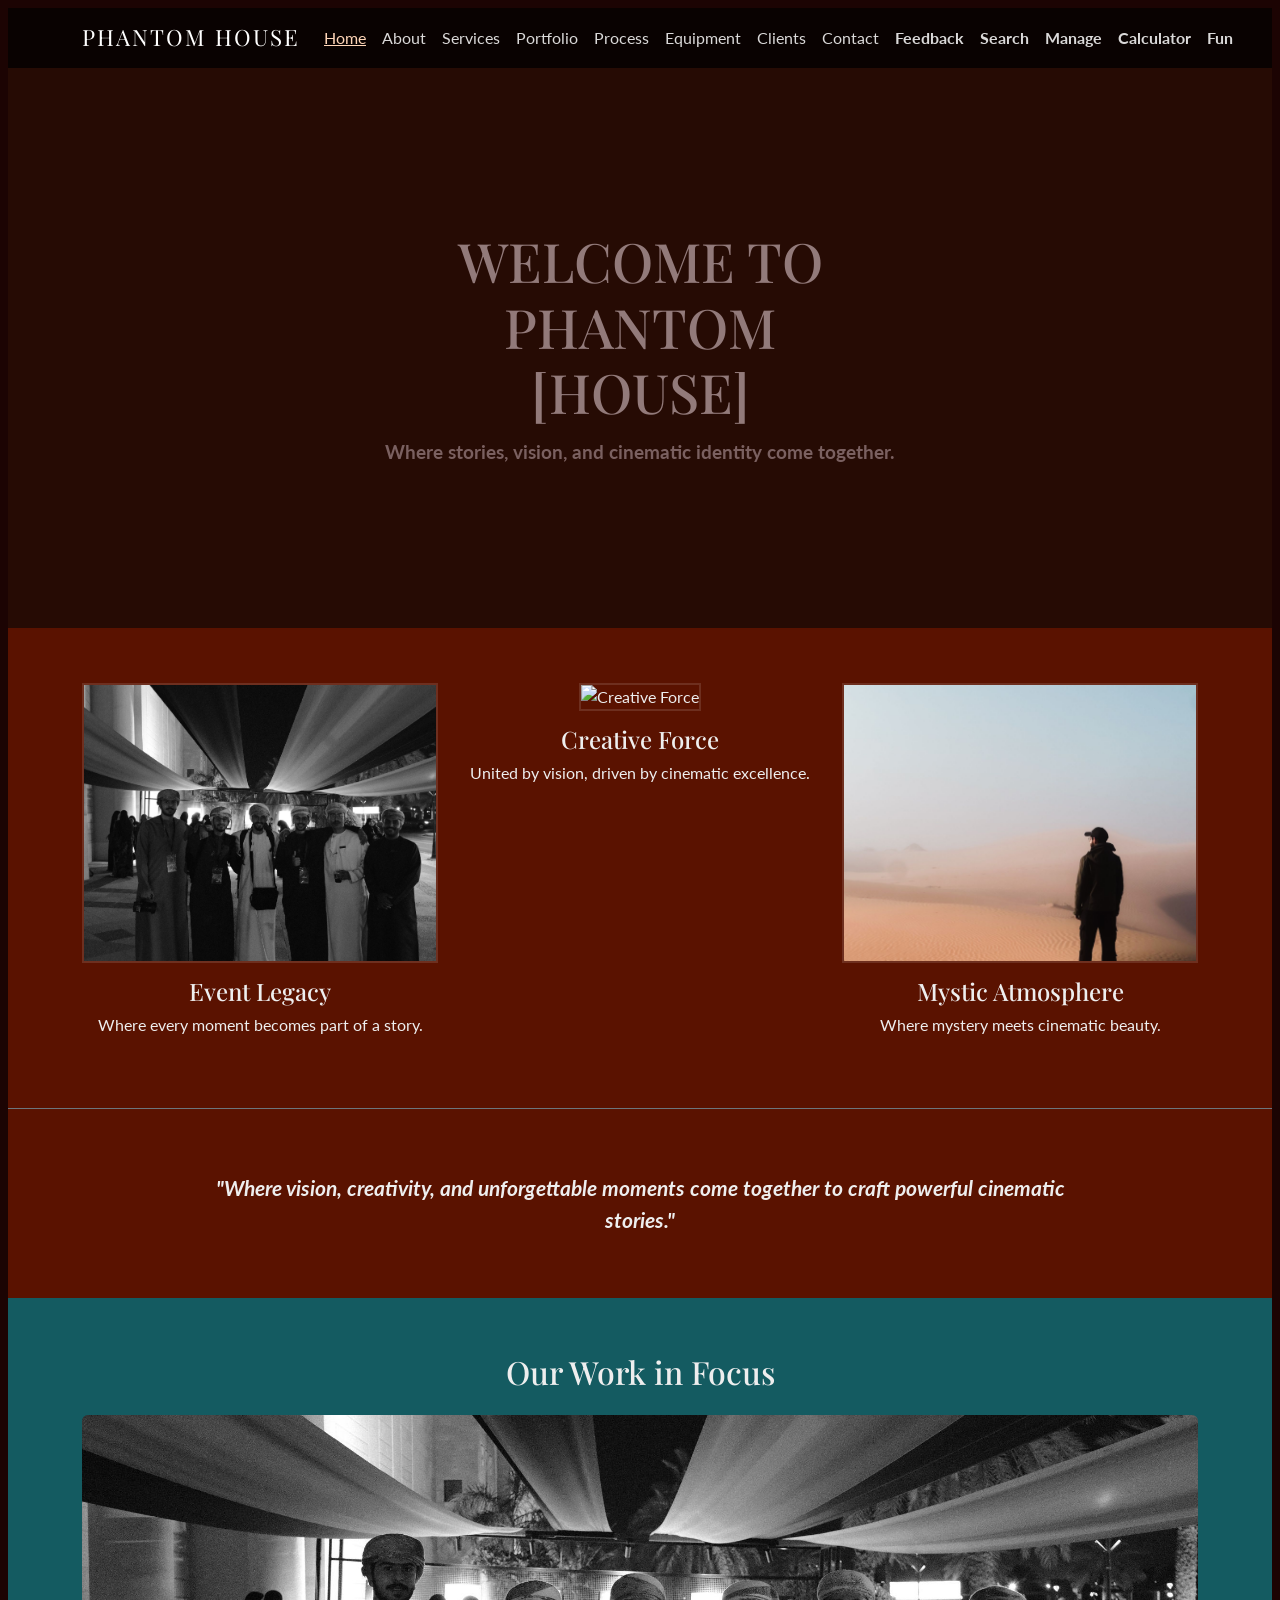
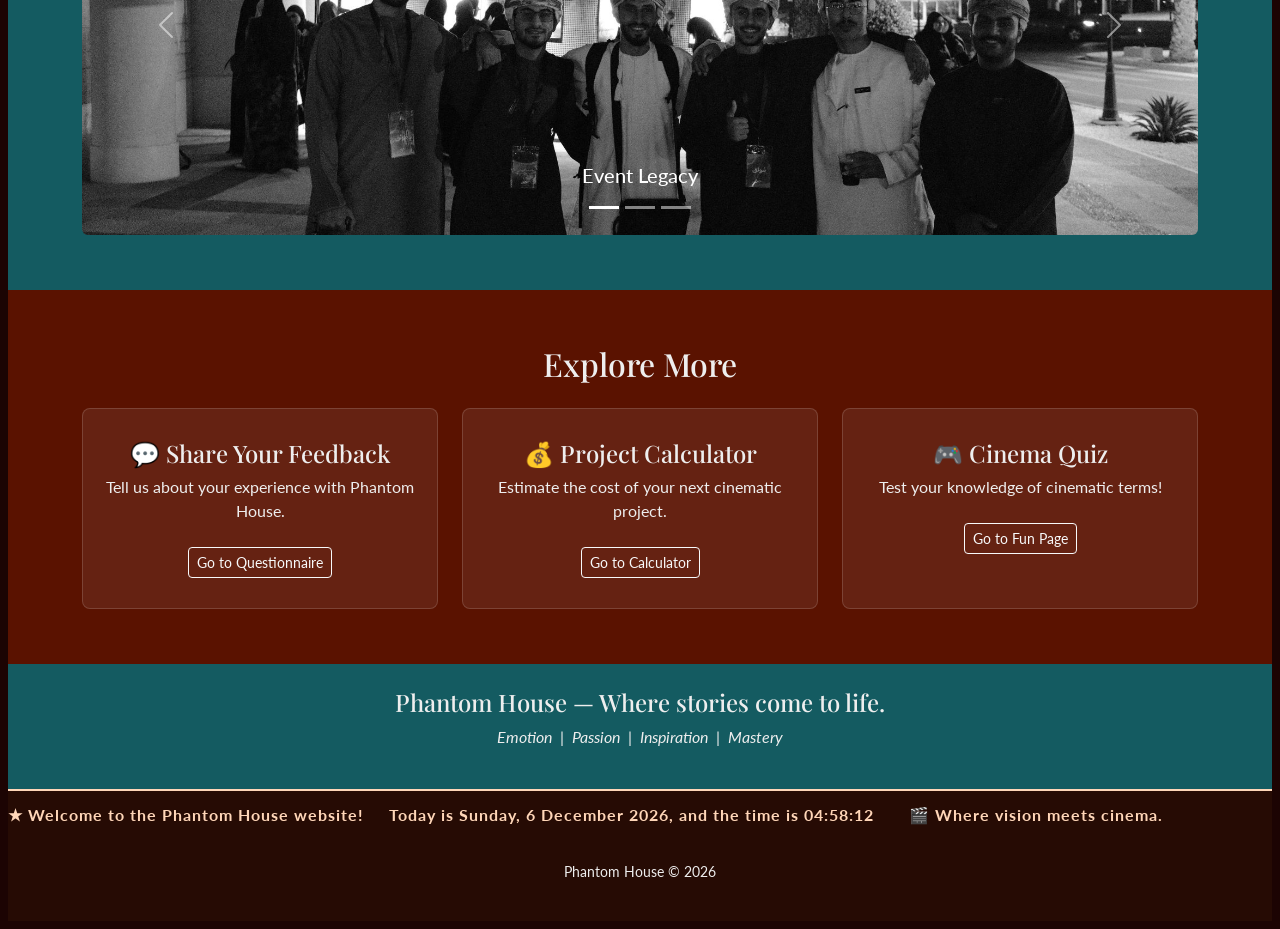
==== commit dc7455e2: "Update index.html" ====
--- a/index.html
+++ b/index.html
@@ -16,7 +16,7 @@
         .navbar-brand { font-family:'Playfair Display',serif; font-size:1.4rem; letter-spacing:2px; color:#fff!important; }
         .nav-link { color:rgba(255,255,255,0.85)!important; }
         .nav-link:hover,.nav-link.active { color:var(--gold)!important; text-decoration:underline; }
-        .hero { min-height:560px; background-image:url('images/home-hero.jpg'); background-size:cover; background-position:center; display:flex; align-items:center; justify-content:center; text-align:center; padding:80px 20px; }
+        .hero { min-height:560px; background-image:url('images/home3.jpg'); background-size:cover; background-position:center; display:flex; align-items:center; justify-content:center; text-align:center; padding:80px 20px; }
         .hero h1 { font-size:3.4rem; color:rgb(146,122,122); margin-bottom:14px; }
         .hero p  { font-size:1.2rem; font-weight:700; color:rgb(122,96,96); max-width:700px; margin:auto; }
         .section-maroon { background-color:var(--maroon); padding:55px 0; }
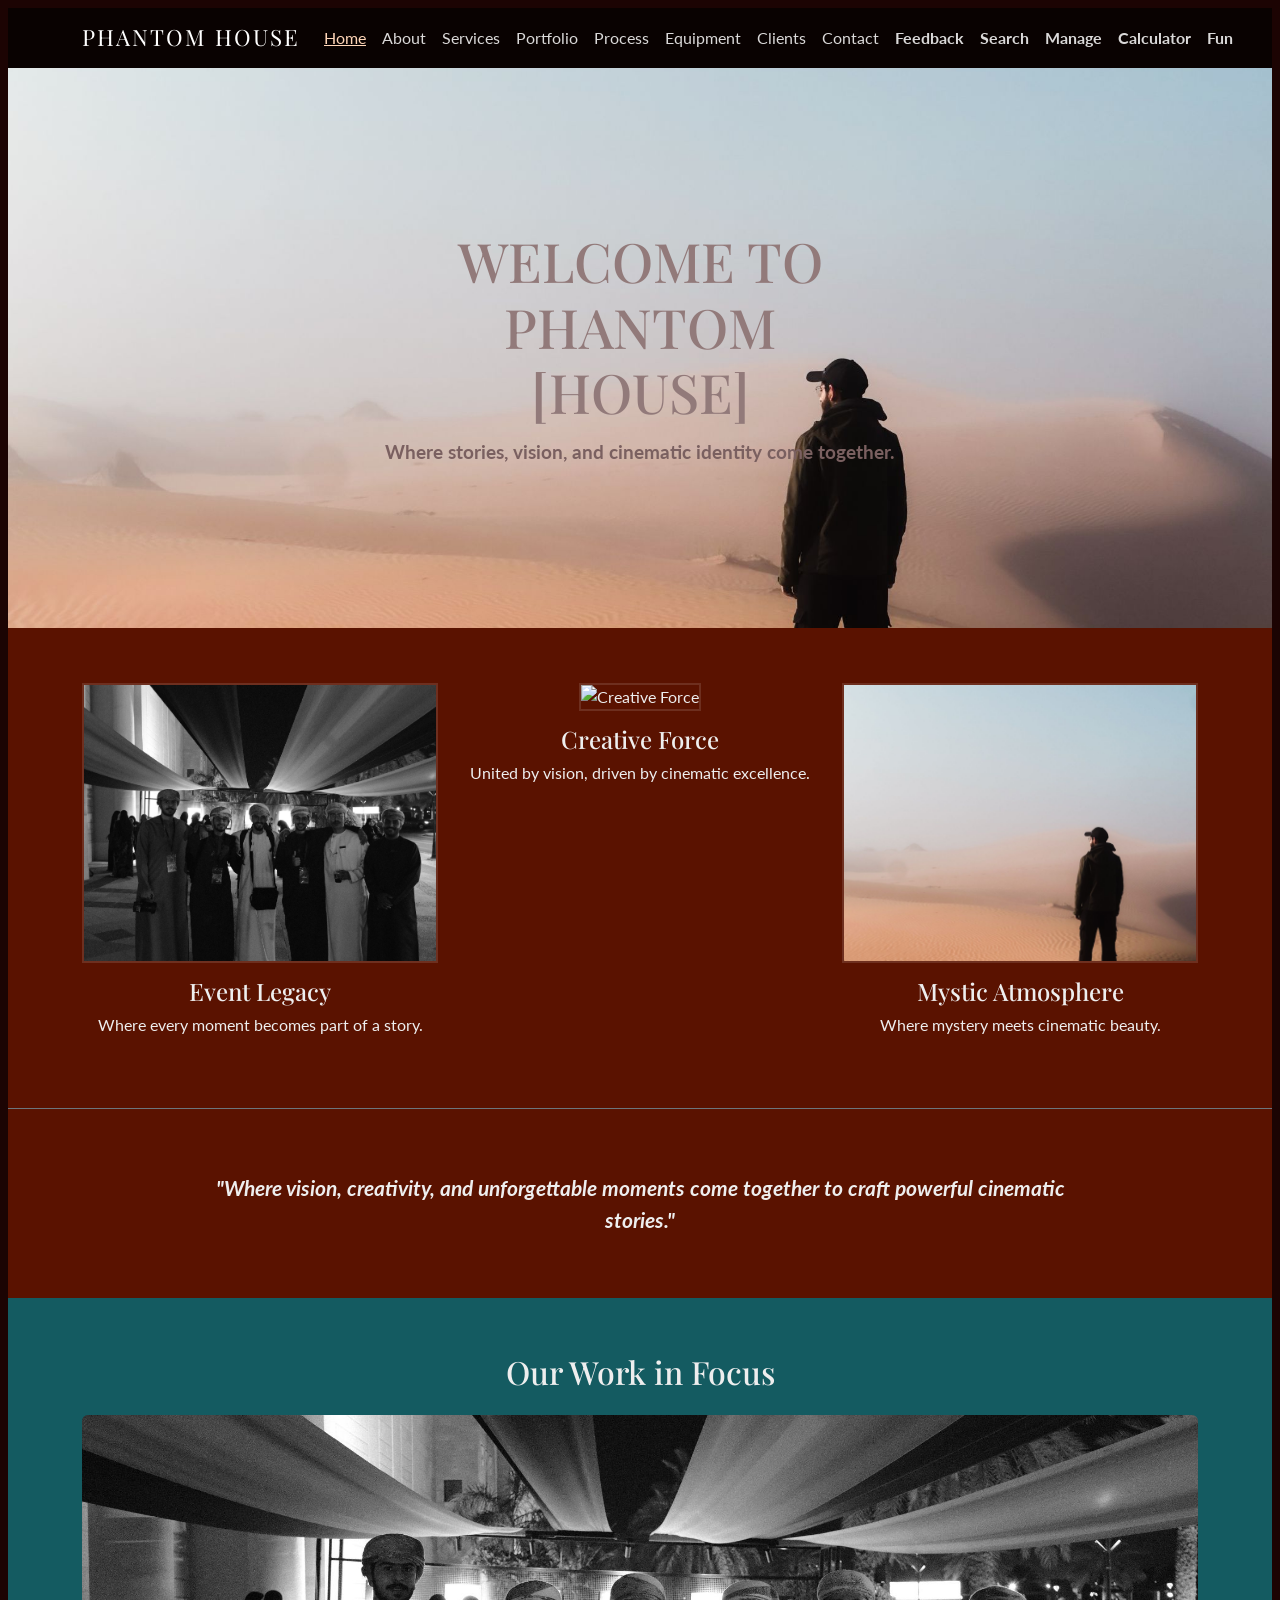
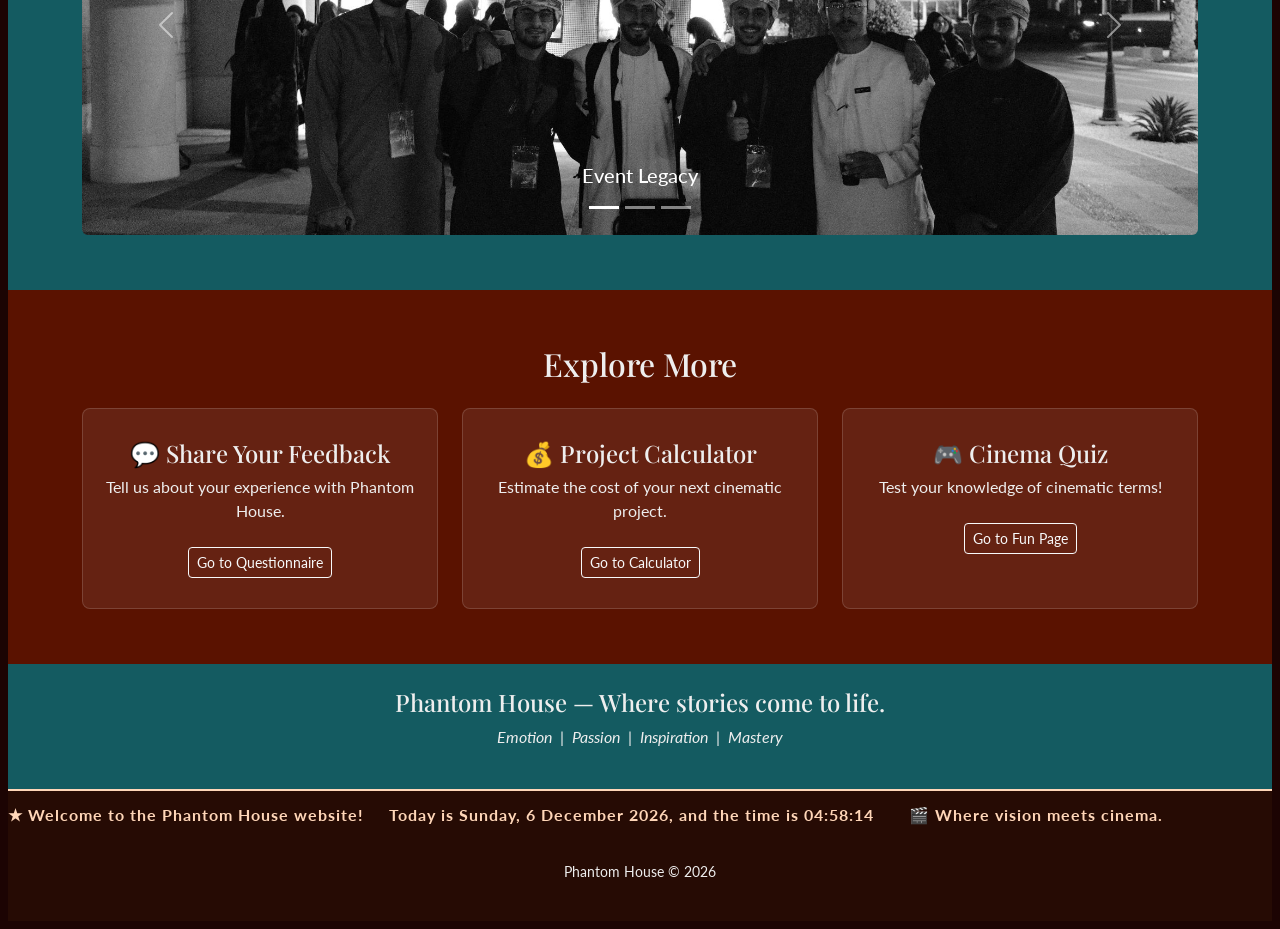
==== commit 8ed1c21c: "Update index.html" ====
--- a/index.html
+++ b/index.html
@@ -16,7 +16,7 @@
         .navbar-brand { font-family:'Playfair Display',serif; font-size:1.4rem; letter-spacing:2px; color:#fff!important; }
         .nav-link { color:rgba(255,255,255,0.85)!important; }
         .nav-link:hover,.nav-link.active { color:var(--gold)!important; text-decoration:underline; }
-        .hero { min-height:560px; background-image:url('images/home3.jpg'); background-size:cover; background-position:center; display:flex; align-items:center; justify-content:center; text-align:center; padding:80px 20px; }
+        .hero { min-height:560px; background-image:url('home3.jpg'); background-size:cover; background-position:center; display:flex; align-items:center; justify-content:center; text-align:center; padding:80px 20px; }
         .hero h1 { font-size:3.4rem; color:rgb(146,122,122); margin-bottom:14px; }
         .hero p  { font-size:1.2rem; font-weight:700; color:rgb(122,96,96); max-width:700px; margin:auto; }
         .section-maroon { background-color:var(--maroon); padding:55px 0; }
